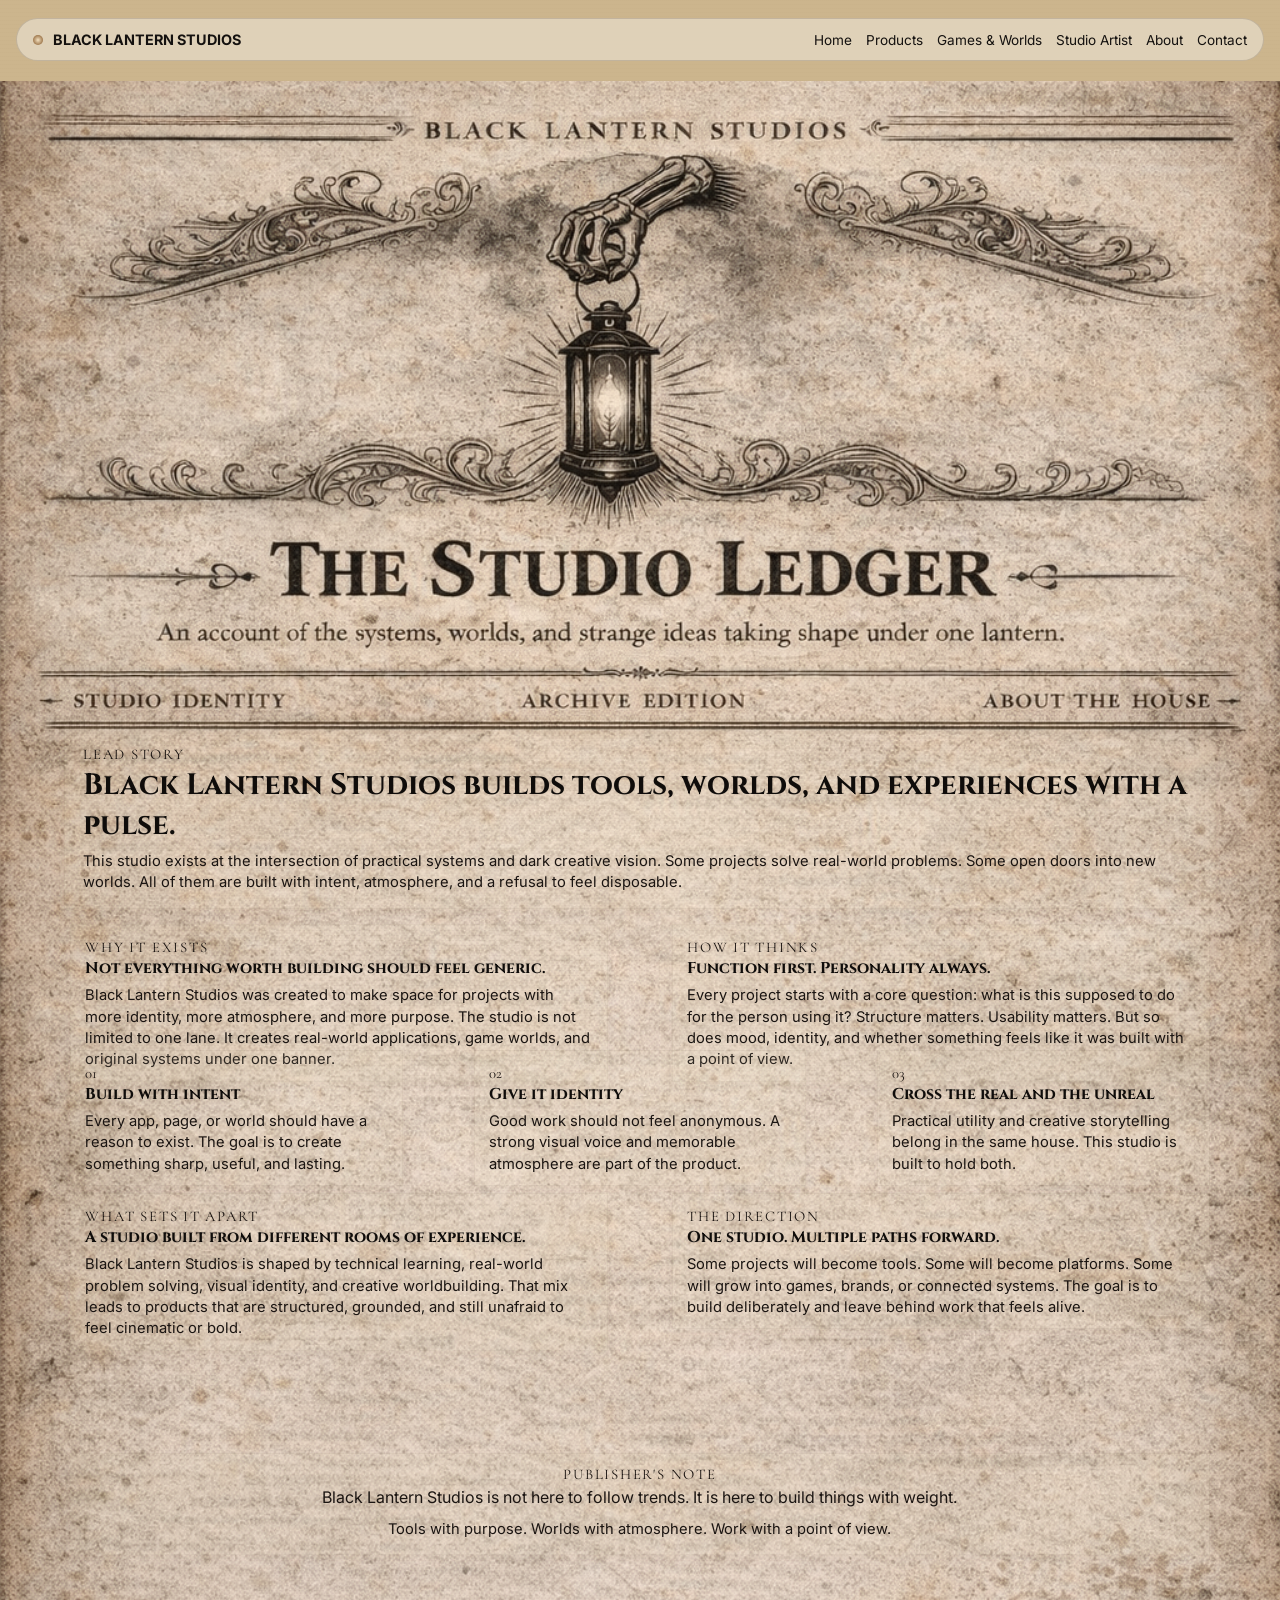
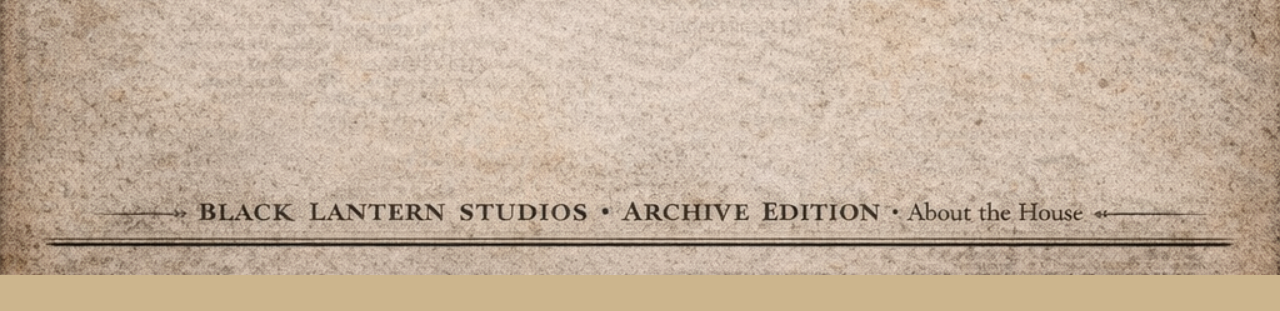
==== about.html @ 9970dfef "updated full website" ====
<!DOCTYPE html>
<html lang="en">
<head>
  <meta charset="UTF-8" />
  <meta name="viewport" content="width=device-width, initial-scale=1.0" />
  <title>About | Black Lantern Studios</title>

  <link rel="preconnect" href="https://fonts.googleapis.com">
  <link rel="preconnect" href="https://fonts.gstatic.com" crossorigin>
  <link href="https://fonts.googleapis.com/css2?family=Cinzel:wght@500;700&family=Cormorant+Garamond:wght@400;500;600;700&family=Inter:wght@400;500;600&display=swap" rel="stylesheet">

  <link rel="stylesheet" href="css/about.css" />
</head>
<body>
  <div class="page">
    <nav class="nav">
      <div class="brand">
        <span class="brand-mark"></span>
        <span>BLACK LANTERN STUDIOS</span>
      </div>

      <div class="nav-links">
        <a href="index.html">Home</a>
        <a href="products.html">Products</a>
        <a href="games-worlds.html">Games &amp; Worlds</a>
        <a href="studio-artist.html">Studio Artist</a>
        <a href="about.html">About</a>
        <a href="contact.html">Contact</a>
      </div>
    </nav>

    <main class="paper-wrap">
      <section class="newspaper-layout">
        <img
          src="assets/newspaper.png"
          alt="The Studio Ledger newspaper background"
          class="paper-bg"
        />

        <!-- Lead Story -->
        <article class="story story-lead">
          <p class="story-label">Lead Story</p>
          <h2>Black Lantern Studios builds tools, worlds, and experiences with a pulse.</h2>
          <p>
            This studio exists at the intersection of practical systems and dark creative vision.
            Some projects solve real-world problems. Some open doors into new worlds.
            All of them are built with intent, atmosphere, and a refusal to feel disposable.
          </p>
        </article>

        <!-- Row 2 -->
        <article class="story story-left">
          <p class="story-label">Why It Exists</p>
          <h3>Not everything worth building should feel generic.</h3>
          <p>
            Black Lantern Studios was created to make space for projects with more identity,
            more atmosphere, and more purpose. The studio is not limited to one lane.
            It creates real-world applications, game worlds, and original systems under one banner.
          </p>
        </article>

        <article class="story story-right">
          <p class="story-label">How It Thinks</p>
          <h3>Function first. Personality always.</h3>
          <p>
            Every project starts with a core question: what is this supposed to do for the person using it?
            Structure matters. Usability matters. But so does mood, identity, and whether something feels
            like it was built with a point of view.
          </p>
        </article>

        <!-- Row 3 -->
        <article class="story story-brief brief-1">
          <p class="story-number">01</p>
          <h3>Build with intent</h3>
          <p>
            Every app, page, or world should have a reason to exist. The goal is to create something sharp,
            useful, and lasting.
          </p>
        </article>

        <article class="story story-brief brief-2">
          <p class="story-number">02</p>
          <h3>Give it identity</h3>
          <p>
            Good work should not feel anonymous. A strong visual voice and memorable atmosphere are part
            of the product.
          </p>
        </article>

        <article class="story story-brief brief-3">
          <p class="story-number">03</p>
          <h3>Cross the real and the unreal</h3>
          <p>
            Practical utility and creative storytelling belong in the same house.
            This studio is built to hold both.
          </p>
        </article>

        <!-- Row 4 -->
        <article class="story story-bottom-left">
          <p class="story-label">What Sets It Apart</p>
          <h3>A studio built from different rooms of experience.</h3>
          <p>
            Black Lantern Studios is shaped by technical learning, real-world problem solving,
            visual identity, and creative worldbuilding. That mix leads to products that are structured,
            grounded, and still unafraid to feel cinematic or bold.
          </p>
        </article>

        <article class="story story-bottom-right">
          <p class="story-label">The Direction</p>
          <h3>One studio. Multiple paths forward.</h3>
          <p>
            Some projects will become tools. Some will become platforms. Some will grow into games,
            brands, or connected systems. The goal is to build deliberately and leave behind work
            that feels alive.
          </p>
        </article>

        <!-- Publisher note -->
        <article class="story story-note">
          <p class="story-label">Publisher's Note</p>
          <blockquote>
            Black Lantern Studios is not here to follow trends. It is here to build things with weight.
          </blockquote>
          <p>
            Tools with purpose. Worlds with atmosphere. Work with a point of view.
          </p>
        </article>
      </section>
    </main>
  </div>
</body>
</html>
---- css/about.css ----
:root{
  --ink:#14110f;
  --ink-strong:#0f0c0a;
}

/* =========================
   RESET
========================= */
*{
  box-sizing:border-box;
}

html,
body{
  margin:0;
  min-height:100%;
}

body{
  font-family:"Inter", sans-serif;
  color:var(--ink);
  background:#ccb58d;
  overflow-x:hidden;
}

/* subtle paper grain */
body::before{
  content:"";
  position:fixed;
  inset:0;
  pointer-events:none;
  background:
    repeating-linear-gradient(
      to bottom,
      rgba(75,55,32,.018) 0,
      rgba(75,55,32,.018) 1px,
      transparent 1px,
      transparent 4px
    );
  opacity:.5;
  z-index:1;
}

.page{
  position:relative;
  z-index:2;
}

/* =========================
   NAV
========================= */
.nav{
  width:calc(100% - 32px);
  margin:18px 16px 0;
  padding:12px 16px;
  display:flex;
  align-items:center;
  justify-content:space-between;
  border-radius:999px;
  background:rgba(231,221,202,.72);
  border:1px solid rgba(63,48,35,.18);
}

.brand{
  display:flex;
  align-items:center;
  gap:10px;
  font-weight:700;
  font-size:.9rem;
}

.brand-mark{
  width:10px;
  height:10px;
  border-radius:50%;
  background:radial-gradient(circle, #f4e1bf, #7b4c1d);
}

.nav-links{
  display:flex;
  gap:14px;
  font-size:.85rem;
}

.nav-links a{
  color:var(--ink);
  text-decoration:none;
}

.nav-links a:hover{
  text-decoration:underline;
}

/* =========================
   PAPER
========================= */
.paper-wrap{
  width:100%;
  margin:20px 0 36px;
}

.newspaper-layout{
  position:relative;
  width:100%;
}

/* IMPORTANT:
   Let the full newspaper image render naturally.
   Do NOT absolutely position this or use object-fit: cover.
*/
.paper-bg{
  display:block;
  width:100%;
  height:auto;
}

/* =========================
   STORY BLOCKS
========================= */
.story{
  position:absolute;
  z-index:2;
  background:rgba(227, 211, 183, 0.10);
  border:1px solid rgba(65,48,31,0.05);
  box-shadow:0 4px 10px rgba(58, 40, 22, 0.05);
  padding:12px 14px 10px;
  overflow:hidden;
}

.story::before{
  content:"";
  position:absolute;
  inset:0;
  pointer-events:none;
  background:
    repeating-linear-gradient(
      to bottom,
      rgba(80,60,40,.015) 0,
      rgba(80,60,40,.015) 1px,
      transparent 1px,
      transparent 5px
    );
}

.story > *{
  position:relative;
  z-index:1;
}

/* =========================
   TYPOGRAPHY
========================= */
.story-label{
  margin:0 0 5px;
  font-family:"Cormorant Garamond", serif;
  text-transform:uppercase;
  letter-spacing:.12em;
  font-size:.72rem;
  color:#3a2d24;
}

.story-number{
  margin:0 0 5px;
  font-family:"Cormorant Garamond", serif;
  font-size:.95rem;
  color:#3a2d24;
}

.story h2,
.story h3{
  margin:0 0 6px;
  font-family:"Cinzel", serif;
  color:var(--ink-strong);
  text-shadow:0 0 1px rgba(0,0,0,0.2);
}

.story h2{
  font-size:clamp(1.4rem, 2vw, 2rem);
}

.story h3{
  font-size:.98rem;
}

.story p{
  margin:0;
  font-size:.92rem;
  line-height:1.45;
  color:#1b1512;
}

.story-note blockquote{
  margin:0 0 10px;
  padding:0;
  border:none;
  font-family:"Inter", sans-serif;
  font-size:1rem;
  line-height:1.45;
  color:#1b1512;
}

/* =========================
   LEAD STORY
========================= */
.story-lead{
  top:36%;
  left:5%;
  width:90%;
  padding:16px 18px 14px;
}

.story-lead h2{
  font-size:clamp(1.6rem, 2.3vw, 2.2rem);
}

/* =========================
   GRID POSITIONS
========================= */
.story-left{
  top:47%;
  left:5.5%;
  width:42%;
}

.story-right{
  top:47%;
  right:5.5%;
  width:42%;
}

.brief-1{
  top:54%;
  left:5.5%;
  width:26%;
}

.brief-2{
  top:54%;
  left:37%;
  width:26%;
}

.brief-3{
  top:54%;
  right:5.5%;
  width:26%;
}

.story-bottom-left{
  top:62%;
  left:5.5%;
  width:42%;
}

.story-bottom-right{
  top:62%;
  right:5.5%;
  width:42%;
}

/* restored note */
.story-note{
  top:76.5%;
  left:5.5%;
  width:89%;
  text-align:center;
  padding:10px 14px 14px;
}

/* =========================
   MOBILE
========================= */
@media (max-width: 760px){
  .nav{
    width:calc(100% - 20px);
    margin:14px 10px 0;
    padding:10px 12px;
    gap:12px;
    flex-direction:column;
    align-items:flex-start;
    border-radius:24px;
  }

  .nav-links{
    flex-wrap:wrap;
    gap:10px;
  }

  .newspaper-layout{
    display:flex;
    flex-direction:column;
    gap:12px;
  }

  .paper-bg{
    width:100%;
    height:auto;
  }

  .story{
    position:relative;
    width:calc(100% - 16px);
    margin:0 8px;
    left:auto;
    right:auto;
    top:auto;
    background:rgba(229,214,188,0.85);
  }

  .paper-wrap{
    margin:20px 0 24px;
  }
}
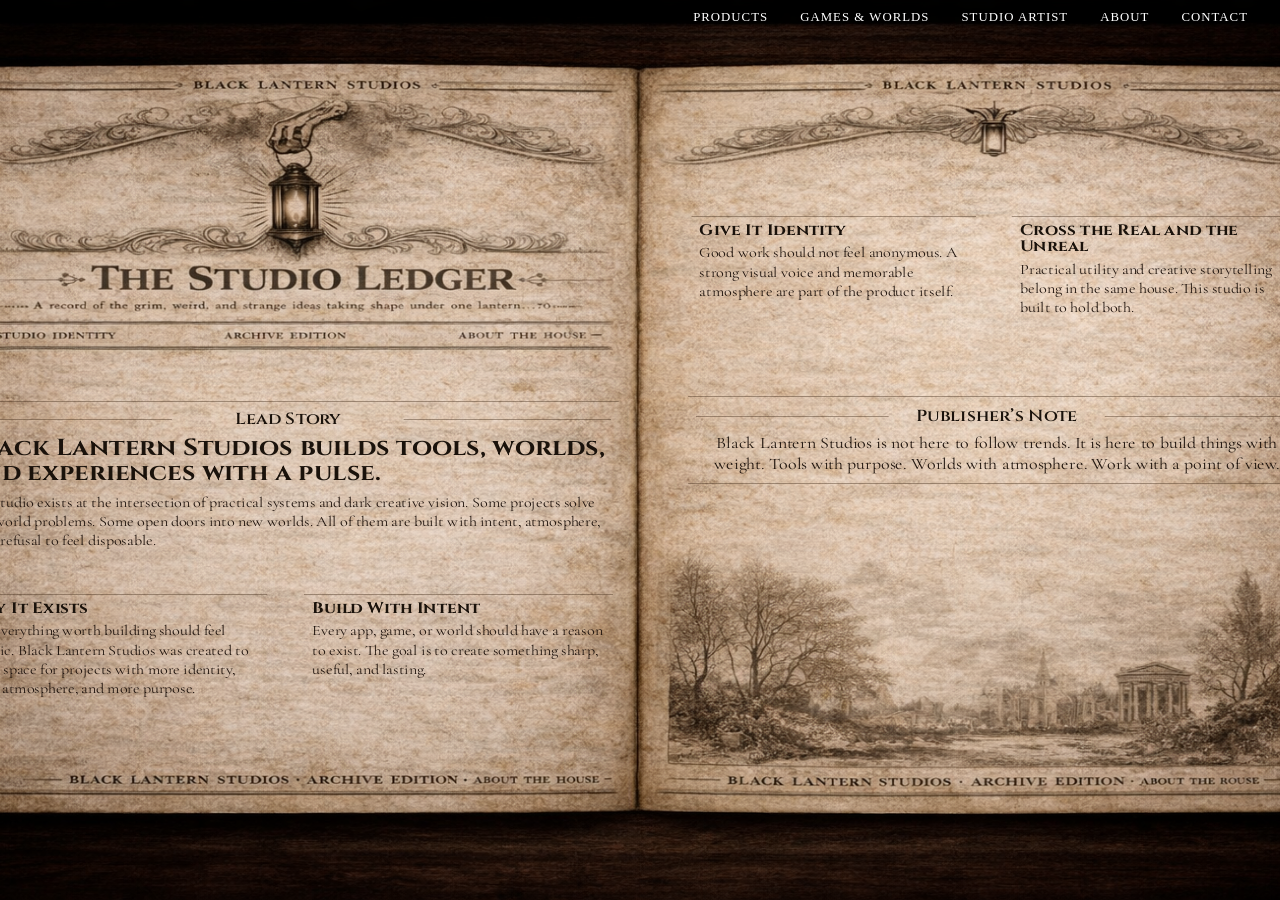
==== commit d129bd41: "final page updates and polishing" ====
--- a/about.html
+++ b/about.html
@@ -5,131 +5,83 @@
   <meta name="viewport" content="width=device-width, initial-scale=1.0" />
   <title>About | Black Lantern Studios</title>
 
+  <link rel="stylesheet" href="css/about.css" />
+
   <link rel="preconnect" href="https://fonts.googleapis.com">
   <link rel="preconnect" href="https://fonts.gstatic.com" crossorigin>
-  <link href="https://fonts.googleapis.com/css2?family=Cinzel:wght@500;700&family=Cormorant+Garamond:wght@400;500;600;700&family=Inter:wght@400;500;600&display=swap" rel="stylesheet">
-
-  <link rel="stylesheet" href="css/about.css" />
+  <link href="https://fonts.googleapis.com/css2?family=Cinzel:wght@400;500;600;700&family=Cormorant+Garamond:wght@400;500;600;700&display=swap" rel="stylesheet">
 </head>
 <body>
-  <div class="page">
-    <nav class="nav">
-      <div class="brand">
-        <span class="brand-mark"></span>
-        <span>BLACK LANTERN STUDIOS</span>
-      </div>
 
-      <div class="nav-links">
-        <a href="index.html">Home</a>
-        <a href="products.html">Products</a>
-        <a href="games-worlds.html">Games &amp; Worlds</a>
-        <a href="studio-artist.html">Studio Artist</a>
-        <a href="about.html">About</a>
-        <a href="contact.html">Contact</a>
-      </div>
-    </nav>
+  <nav class="global-nav">
+    <a href="products.html">Products</a>
+    <a href="games-worlds.html">Games & Worlds</a>
+    <a href="studio-artist.html">Studio Artist</a>
+    <a href="about.html">About</a>
+    <a href="contact.html">Contact</a>
+  </nav>
 
-    <main class="paper-wrap">
-      <section class="newspaper-layout">
-        <img
-          src="assets/newspaper.png"
-          alt="The Studio Ledger newspaper background"
-          class="paper-bg"
-        />
+  <main class="about-stage">
+    <div class="about-spread">
+      <img src="assets/about.png" alt="Black Lantern Studios About Background" class="about-full-image">
 
-        <!-- Lead Story -->
-        <article class="story story-lead">
-          <p class="story-label">Lead Story</p>
-          <h2>Black Lantern Studios builds tools, worlds, and experiences with a pulse.</h2>
+      <div class="about-overlay">
+
+        <section class="print-card lead-story">
+          <div class="section-label">Lead Story</div>
+          <h2>
+            Black Lantern Studios builds tools, worlds, and experiences with a pulse.
+          </h2>
           <p>
             This studio exists at the intersection of practical systems and dark creative vision.
-            Some projects solve real-world problems. Some open doors into new worlds.
-            All of them are built with intent, atmosphere, and a refusal to feel disposable.
+            Some projects solve real-world problems. Some open doors into new worlds. All of them
+            are built with intent, atmosphere, and a refusal to feel disposable.
           </p>
-        </article>
+        </section>
 
-        <!-- Row 2 -->
-        <article class="story story-left">
-          <p class="story-label">Why It Exists</p>
-          <h3>Not everything worth building should feel generic.</h3>
+        <section class="print-card why-exists">
+          <h3>Why It Exists</h3>
           <p>
-            Black Lantern Studios was created to make space for projects with more identity,
-            more atmosphere, and more purpose. The studio is not limited to one lane.
-            It creates real-world applications, game worlds, and original systems under one banner.
+            Not everything worth building should feel generic. Black Lantern Studios was created
+            to make space for projects with more identity, more atmosphere, and more purpose.
           </p>
-        </article>
+        </section>
 
-        <article class="story story-right">
-          <p class="story-label">How It Thinks</p>
-          <h3>Function first. Personality always.</h3>
+        <section class="print-card build-intent">
+          <h3>Build With Intent</h3>
           <p>
-            Every project starts with a core question: what is this supposed to do for the person using it?
-            Structure matters. Usability matters. But so does mood, identity, and whether something feels
-            like it was built with a point of view.
+            Every app, game, or world should have a reason to exist. The goal is to create
+            something sharp, useful, and lasting.
           </p>
-        </article>
+        </section>
 
-        <!-- Row 3 -->
-        <article class="story story-brief brief-1">
-          <p class="story-number">01</p>
-          <h3>Build with intent</h3>
+        <section class="print-card give-identity">
+          <h3>Give It Identity</h3>
           <p>
-            Every app, page, or world should have a reason to exist. The goal is to create something sharp,
-            useful, and lasting.
+            Good work should not feel anonymous. A strong visual voice and memorable atmosphere
+            are part of the product itself.
           </p>
-        </article>
+        </section>
 
-        <article class="story story-brief brief-2">
-          <p class="story-number">02</p>
-          <h3>Give it identity</h3>
+        <section class="print-card cross-real">
+          <h3>Cross the Real and the Unreal</h3>
           <p>
-            Good work should not feel anonymous. A strong visual voice and memorable atmosphere are part
-            of the product.
+            Practical utility and creative storytelling belong in the same house. This studio is
+            built to hold both.
           </p>
-        </article>
+        </section>
 
-        <article class="story story-brief brief-3">
-          <p class="story-number">03</p>
-          <h3>Cross the real and the unreal</h3>
+        <section class="print-card publishers-note">
+          <div class="section-label">Publisher’s Note</div>
           <p>
-            Practical utility and creative storytelling belong in the same house.
-            This studio is built to hold both.
+            Black Lantern Studios is not here to follow trends. It is here to build things with
+            weight. Tools with purpose. Worlds with atmosphere. Work with a point of view.
           </p>
-        </article>
+        </section>
 
-        <!-- Row 4 -->
-        <article class="story story-bottom-left">
-          <p class="story-label">What Sets It Apart</p>
-          <h3>A studio built from different rooms of experience.</h3>
-          <p>
-            Black Lantern Studios is shaped by technical learning, real-world problem solving,
-            visual identity, and creative worldbuilding. That mix leads to products that are structured,
-            grounded, and still unafraid to feel cinematic or bold.
-          </p>
-        </article>
+      </div>
+    </div>
+  </main>
 
-        <article class="story story-bottom-right">
-          <p class="story-label">The Direction</p>
-          <h3>One studio. Multiple paths forward.</h3>
-          <p>
-            Some projects will become tools. Some will become platforms. Some will grow into games,
-            brands, or connected systems. The goal is to build deliberately and leave behind work
-            that feels alive.
-          </p>
-        </article>
-
-        <!-- Publisher note -->
-        <article class="story story-note">
-          <p class="story-label">Publisher's Note</p>
-          <blockquote>
-            Black Lantern Studios is not here to follow trends. It is here to build things with weight.
-          </blockquote>
-          <p>
-            Tools with purpose. Worlds with atmosphere. Work with a point of view.
-          </p>
-        </article>
-      </section>
-    </main>
-  </div>
 </body>
 </html>
--- a/css/about.css
+++ b/css/about.css
@@ -1,6 +1,7 @@
 :root{
-  --ink:#14110f;
-  --ink-strong:#0f0c0a;
+  --ink:#1a120b;
+  --ink-soft:#241811;
+  --rule:rgba(67, 46, 27, 0.42);
 }
 
 /* =========================
@@ -8,306 +9,326 @@
 ========================= */
 *{
   box-sizing:border-box;
+  margin:0;
+  padding:0;
 }
 
 html,
 body{
-  margin:0;
-  min-height:100%;
+  width:100%;
+  height:100%;
+  overflow:hidden;
+  background:#000;
 }
 
 body{
-  font-family:"Inter", sans-serif;
+  font-family:"Cormorant Garamond", serif;
+}
+
+/* =========================
+   STAGE
+========================= */
+.about-stage{
+  position:relative;
+  width:100%;
+  height:100vh;
+  background:#000;
+  overflow:hidden;
+}
+
+/* =========================
+   SPREAD WRAP
+========================= */
+.about-spread{
+  position:absolute;
+  top:0;
+  left:50%;
+  height:100%;
+  width:auto;
+  transform:translateX(-50%) scaleX(1.18);
+  transform-origin:top center;
+}
+
+.about-full-image{
+  display:block;
+  height:100%;
+  width:auto;
+  max-width:none;
+}
+
+.about-overlay{
+  position:absolute;
+  inset:0;
+  width:100%;
+  height:100%;
+}
+
+/* =========================
+   PRINT STYLE
+========================= */
+.print-card{
+  position:absolute;
   color:var(--ink);
-  background:#ccb58d;
-  overflow-x:hidden;
-}
-
-/* subtle paper grain */
-body::before{
+  padding:0.35rem 0.45rem;
+  background:transparent;
+  border-top:1px solid var(--rule);
+}
+
+.print-card h2,
+.print-card h3{
+  font-family:"Cinzel", serif;
+  color:var(--ink);
+}
+
+.print-card h2{
+  font-size:1.7rem;
+  line-height:1.08;
+  margin-bottom:0.45rem;
+}
+
+.print-card h3{
+  font-size:1.05rem;
+  line-height:1.08;
+  margin-bottom:0.28rem;
+}
+
+.print-card p{
+  font-size:1rem;
+  line-height:1.34;
+  color:var(--ink-soft);
+}
+
+/* =========================
+   SECTION LABEL
+========================= */
+.section-label{
+  width:100%;
+  text-align:center;
+  font-family:"Cinzel", serif;
+  font-size:1rem;
+  font-weight:600;
+  color:var(--ink);
+  margin-bottom:0.35rem;
+  position:relative;
+}
+
+.section-label::before,
+.section-label::after{
   content:"";
-  position:fixed;
-  inset:0;
-  pointer-events:none;
-  background:
-    repeating-linear-gradient(
-      to bottom,
-      rgba(75,55,32,.018) 0,
-      rgba(75,55,32,.018) 1px,
-      transparent 1px,
-      transparent 4px
-    );
-  opacity:.5;
-  z-index:1;
-}
-
-.page{
-  position:relative;
-  z-index:2;
-}
-
-/* =========================
-   NAV
-========================= */
-.nav{
-  width:calc(100% - 32px);
-  margin:18px 16px 0;
-  padding:12px 16px;
+  position:absolute;
+  top:50%;
+  width:32%;
+  height:1px;
+  background:var(--rule);
+}
+
+.section-label::before{
+  left:0;
+}
+
+.section-label::after{
+  right:0;
+}
+
+/* =========================
+   CARD POSITIONS
+========================= */
+
+/* LEFT PAGE */
+.lead-story{
+  left:4.8%;
+  top:44.6%;
+  width:43.8%;
+}
+
+.why-exists{
+  left:4.9%;
+  top:66%;
+  width:20.4%;
+}
+
+.build-intent{
+  left:27.8%;
+  top:66%;
+  width:20.4%;
+}
+
+/* RIGHT PAGE */
+.give-identity{
+  left:53.4%;
+  top:24%;
+  width:18.8%;
+}
+
+.cross-real{
+  left:74.6%;
+  top:24%;
+  width:18.8%;
+}
+
+.publishers-note{
+  left:53.2%;
+  top:44%;
+  width:40.8%;
+  text-align:center;
+  border-bottom:1px solid var(--rule);
+  padding-top:0.5rem;
+  padding-bottom:0.5rem;
+}
+
+.publishers-note p{
+  font-size:1.12rem;
+  line-height:1.34;
+  color:#20150e;
+}
+
+/* =========================
+   GLOBAL NAVBAR
+========================= */
+.global-nav{
+  position:absolute;
+  top:0;
+  right:0;
+  width:100%;
+  z-index:100;
   display:flex;
+  justify-content:flex-end;
   align-items:center;
-  justify-content:space-between;
-  border-radius:999px;
-  background:rgba(231,221,202,.72);
-  border:1px solid rgba(63,48,35,.18);
-}
-
-.brand{
-  display:flex;
-  align-items:center;
-  gap:10px;
-  font-weight:700;
-  font-size:.9rem;
-}
-
-.brand-mark{
-  width:10px;
-  height:10px;
-  border-radius:50%;
-  background:radial-gradient(circle, #f4e1bf, #7b4c1d);
-}
-
-.nav-links{
-  display:flex;
-  gap:14px;
-  font-size:.85rem;
-}
-
-.nav-links a{
-  color:var(--ink);
+  gap:2rem;
+  padding:0.6rem 2rem;
+  background:transparent;
+}
+
+.global-nav a{
+  color:#ffffff;
   text-decoration:none;
-}
-
-.nav-links a:hover{
-  text-decoration:underline;
-}
-
-/* =========================
-   PAPER
-========================= */
-.paper-wrap{
-  width:100%;
-  margin:20px 0 36px;
-}
-
-.newspaper-layout{
-  position:relative;
-  width:100%;
-}
-
-/* IMPORTANT:
-   Let the full newspaper image render naturally.
-   Do NOT absolutely position this or use object-fit: cover.
-*/
-.paper-bg{
-  display:block;
-  width:100%;
-  height:auto;
-}
-
-/* =========================
-   STORY BLOCKS
-========================= */
-.story{
-  position:absolute;
-  z-index:2;
-  background:rgba(227, 211, 183, 0.10);
-  border:1px solid rgba(65,48,31,0.05);
-  box-shadow:0 4px 10px rgba(58, 40, 22, 0.05);
-  padding:12px 14px 10px;
-  overflow:hidden;
-}
-
-.story::before{
-  content:"";
-  position:absolute;
-  inset:0;
-  pointer-events:none;
-  background:
-    repeating-linear-gradient(
-      to bottom,
-      rgba(80,60,40,.015) 0,
-      rgba(80,60,40,.015) 1px,
-      transparent 1px,
-      transparent 5px
-    );
-}
-
-.story > *{
-  position:relative;
-  z-index:1;
-}
-
-/* =========================
-   TYPOGRAPHY
-========================= */
-.story-label{
-  margin:0 0 5px;
-  font-family:"Cormorant Garamond", serif;
+  font-family:Georgia, "Times New Roman", serif;
+  font-size:0.8rem;
+  letter-spacing:0.08em;
   text-transform:uppercase;
-  letter-spacing:.12em;
-  font-size:.72rem;
-  color:#3a2d24;
-}
-
-.story-number{
-  margin:0 0 5px;
-  font-family:"Cormorant Garamond", serif;
-  font-size:.95rem;
-  color:#3a2d24;
-}
-
-.story h2,
-.story h3{
-  margin:0 0 6px;
-  font-family:"Cinzel", serif;
-  color:var(--ink-strong);
-  text-shadow:0 0 1px rgba(0,0,0,0.2);
-}
-
-.story h2{
-  font-size:clamp(1.4rem, 2vw, 2rem);
-}
-
-.story h3{
-  font-size:.98rem;
-}
-
-.story p{
-  margin:0;
-  font-size:.92rem;
-  line-height:1.45;
-  color:#1b1512;
-}
-
-.story-note blockquote{
-  margin:0 0 10px;
-  padding:0;
-  border:none;
-  font-family:"Inter", sans-serif;
-  font-size:1rem;
-  line-height:1.45;
-  color:#1b1512;
-}
-
-/* =========================
-   LEAD STORY
-========================= */
-.story-lead{
-  top:36%;
-  left:5%;
-  width:90%;
-  padding:16px 18px 14px;
-}
-
-.story-lead h2{
-  font-size:clamp(1.6rem, 2.3vw, 2.2rem);
-}
-
-/* =========================
-   GRID POSITIONS
-========================= */
-.story-left{
-  top:47%;
-  left:5.5%;
-  width:42%;
-}
-
-.story-right{
-  top:47%;
-  right:5.5%;
-  width:42%;
-}
-
-.brief-1{
-  top:54%;
-  left:5.5%;
-  width:26%;
-}
-
-.brief-2{
-  top:54%;
-  left:37%;
-  width:26%;
-}
-
-.brief-3{
-  top:54%;
-  right:5.5%;
-  width:26%;
-}
-
-.story-bottom-left{
-  top:62%;
-  left:5.5%;
-  width:42%;
-}
-
-.story-bottom-right{
-  top:62%;
-  right:5.5%;
-  width:42%;
-}
-
-/* restored note */
-.story-note{
-  top:76.5%;
-  left:5.5%;
-  width:89%;
-  text-align:center;
-  padding:10px 14px 14px;
-}
-
-/* =========================
-   MOBILE
-========================= */
-@media (max-width: 760px){
-  .nav{
-    width:calc(100% - 20px);
-    margin:14px 10px 0;
-    padding:10px 12px;
-    gap:12px;
-    flex-direction:column;
-    align-items:flex-start;
-    border-radius:24px;
-  }
-
-  .nav-links{
-    flex-wrap:wrap;
-    gap:10px;
-  }
-
-  .newspaper-layout{
-    display:flex;
-    flex-direction:column;
-    gap:12px;
-  }
-
-  .paper-bg{
+  transition:all 0.25s ease;
+}
+
+.global-nav a:hover{
+  color:rgba(255, 210, 140, 0.9);
+  transform:translateY(-1px);
+  text-shadow:0 0 6px rgba(255, 210, 140, 0.3);
+}
+
+/* =========================
+   RESPONSIVE
+========================= */
+@media (max-width: 1400px){
+  .about-spread{
+    transform:translateX(-50%) scaleX(1.12);
+  }
+
+  .print-card h2{
+    font-size:1.45rem;
+  }
+
+  .print-card h3{
+    font-size:0.95rem;
+  }
+
+  .print-card p{
+    font-size:0.9rem;
+  }
+
+  .publishers-note p{
+    font-size:1rem;
+  }
+}
+
+@media (max-width: 1100px){
+  .about-spread{
+    transform:translateX(-50%) scaleX(1.02);
+  }
+
+  .print-card h2{
+    font-size:1.2rem;
+  }
+
+  .print-card h3{
+    font-size:0.82rem;
+  }
+
+  .print-card p{
+    font-size:0.8rem;
+    line-height:1.22;
+  }
+
+  .section-label{
+    font-size:0.86rem;
+  }
+
+  .publishers-note p{
+    font-size:0.88rem;
+  }
+}
+
+@media (max-width: 900px){
+  html,
+  body{
+    overflow:auto;
+  }
+
+  .about-stage{
+    height:auto;
+    min-height:100vh;
+    padding-top:72px;
+  }
+
+  .about-spread{
+    position:relative;
+    top:auto;
+    left:auto;
+    transform:none;
     width:100%;
     height:auto;
   }
 
-  .story{
-    position:relative;
-    width:calc(100% - 16px);
-    margin:0 8px;
-    left:auto;
-    right:auto;
-    top:auto;
-    background:rgba(229,214,188,0.85);
-  }
-
-  .paper-wrap{
-    margin:20px 0 24px;
+  .about-full-image{
+    width:100%;
+    height:auto;
+  }
+
+  .about-overlay{
+    position:absolute;
+    inset:0;
+  }
+
+  .print-card{
+    padding:0.2rem 0.25rem;
+  }
+
+  .print-card h2{
+    font-size:1rem;
+  }
+
+  .print-card h3{
+    font-size:0.72rem;
+  }
+
+  .print-card p{
+    font-size:0.65rem;
+    line-height:1.15;
+  }
+
+  .section-label{
+    font-size:0.72rem;
+  }
+
+  .publishers-note p{
+    font-size:0.7rem;
+  }
+
+  .global-nav{
+    gap:1rem;
+    padding:0.55rem 1rem;
+  }
+
+  .global-nav a{
+    font-size:0.72rem;
   }
 }
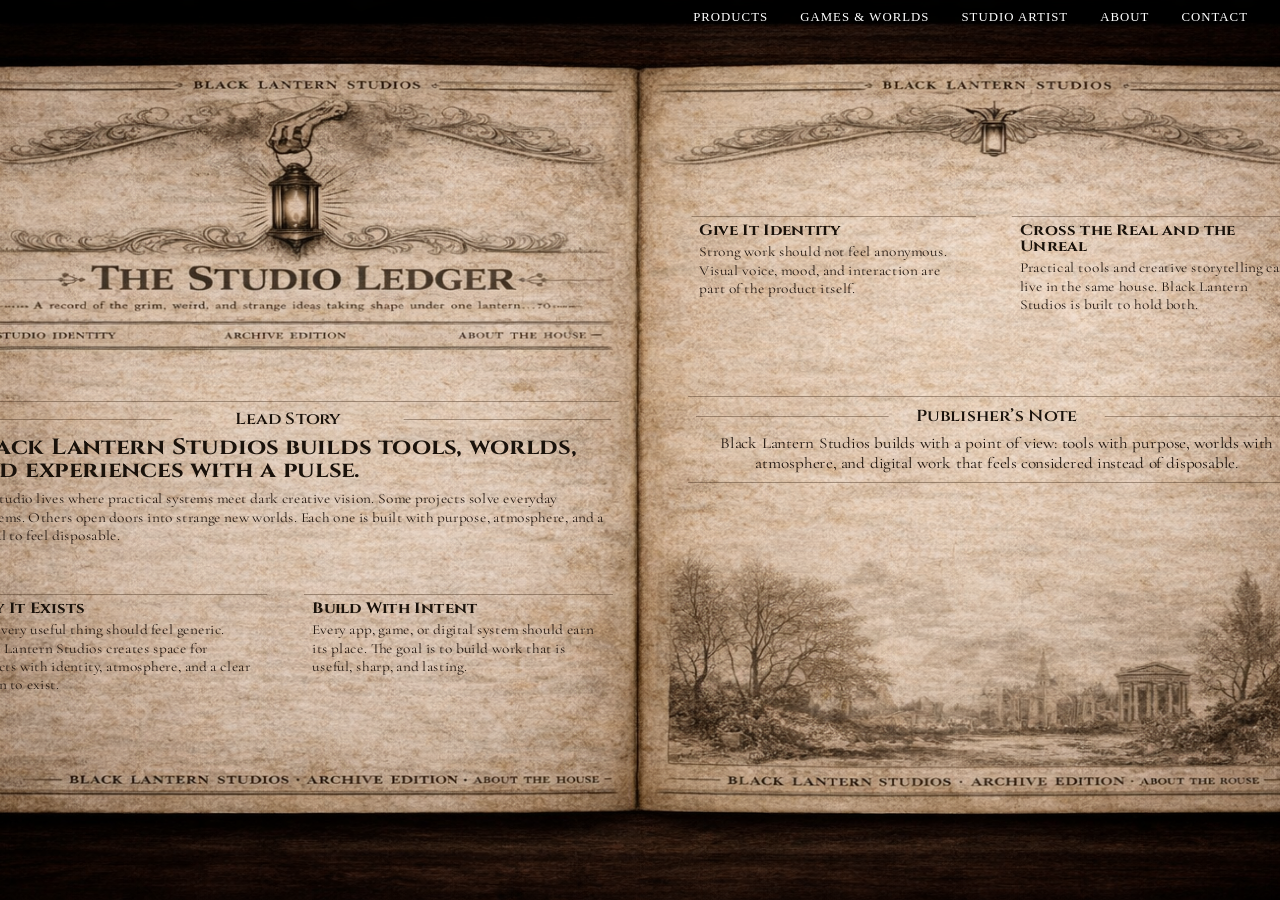
==== commit e67d782d: "final black lantern studios polish" ====
--- a/about.html
+++ b/about.html
@@ -33,32 +33,32 @@
             Black Lantern Studios builds tools, worlds, and experiences with a pulse.
           </h2>
           <p>
-            This studio exists at the intersection of practical systems and dark creative vision.
-            Some projects solve real-world problems. Some open doors into new worlds. All of them
-            are built with intent, atmosphere, and a refusal to feel disposable.
+            This studio lives where practical systems meet dark creative vision.
+            Some projects solve everyday problems. Others open doors into strange new worlds.
+            Each one is built with purpose, atmosphere, and a refusal to feel disposable.
           </p>
         </section>
 
         <section class="print-card why-exists">
           <h3>Why It Exists</h3>
           <p>
-            Not everything worth building should feel generic. Black Lantern Studios was created
-            to make space for projects with more identity, more atmosphere, and more purpose.
+            Not every useful thing should feel generic. Black Lantern Studios creates space
+            for projects with identity, atmosphere, and a clear reason to exist.
           </p>
         </section>
 
         <section class="print-card build-intent">
           <h3>Build With Intent</h3>
           <p>
-            Every app, game, or world should have a reason to exist. The goal is to create
-            something sharp, useful, and lasting.
+            Every app, game, or digital system should earn its place. The goal is to build
+            work that is useful, sharp, and lasting.
           </p>
         </section>
 
         <section class="print-card give-identity">
           <h3>Give It Identity</h3>
           <p>
-            Good work should not feel anonymous. A strong visual voice and memorable atmosphere
+            Strong work should not feel anonymous. Visual voice, mood, and interaction
             are part of the product itself.
           </p>
         </section>
@@ -66,16 +66,16 @@
         <section class="print-card cross-real">
           <h3>Cross the Real and the Unreal</h3>
           <p>
-            Practical utility and creative storytelling belong in the same house. This studio is
-            built to hold both.
+            Practical tools and creative storytelling can live in the same house.
+            Black Lantern Studios is built to hold both.
           </p>
         </section>
 
         <section class="print-card publishers-note">
           <div class="section-label">Publisher’s Note</div>
           <p>
-            Black Lantern Studios is not here to follow trends. It is here to build things with
-            weight. Tools with purpose. Worlds with atmosphere. Work with a point of view.
+            Black Lantern Studios builds with a point of view: tools with purpose,
+            worlds with atmosphere, and digital work that feels considered instead of disposable.
           </p>
         </section>
 
--- a/css/about.css
+++ b/css/about.css
@@ -81,19 +81,19 @@
 }
 
 .print-card h2{
-  font-size:1.7rem;
+  font-size:1.65rem;
   line-height:1.08;
   margin-bottom:0.45rem;
 }
 
 .print-card h3{
-  font-size:1.05rem;
+  font-size:1.02rem;
   line-height:1.08;
   margin-bottom:0.28rem;
 }
 
 .print-card p{
-  font-size:1rem;
+  font-size:0.98rem;
   line-height:1.34;
   color:var(--ink-soft);
 }
@@ -177,7 +177,7 @@
 }
 
 .publishers-note p{
-  font-size:1.12rem;
+  font-size:1.08rem;
   line-height:1.34;
   color:#20150e;
 }
@@ -224,19 +224,19 @@
   }
 
   .print-card h2{
-    font-size:1.45rem;
+    font-size:1.38rem;
   }
 
   .print-card h3{
-    font-size:0.95rem;
+    font-size:0.93rem;
   }
 
   .print-card p{
-    font-size:0.9rem;
+    font-size:0.86rem;
   }
 
   .publishers-note p{
-    font-size:1rem;
+    font-size:0.96rem;
   }
 }
 
@@ -246,24 +246,24 @@
   }
 
   .print-card h2{
-    font-size:1.2rem;
+    font-size:1.14rem;
   }
 
   .print-card h3{
-    font-size:0.82rem;
+    font-size:0.8rem;
   }
 
   .print-card p{
-    font-size:0.8rem;
-    line-height:1.22;
+    font-size:0.76rem;
+    line-height:1.2;
   }
 
   .section-label{
-    font-size:0.86rem;
+    font-size:0.84rem;
   }
 
   .publishers-note p{
-    font-size:0.88rem;
+    font-size:0.84rem;
   }
 }
 
@@ -303,24 +303,24 @@
   }
 
   .print-card h2{
-    font-size:1rem;
+    font-size:0.96rem;
   }
 
   .print-card h3{
-    font-size:0.72rem;
+    font-size:0.7rem;
   }
 
   .print-card p{
-    font-size:0.65rem;
-    line-height:1.15;
+    font-size:0.62rem;
+    line-height:1.12;
   }
 
   .section-label{
-    font-size:0.72rem;
+    font-size:0.7rem;
   }
 
   .publishers-note p{
-    font-size:0.7rem;
+    font-size:0.68rem;
   }
 
   .global-nav{
